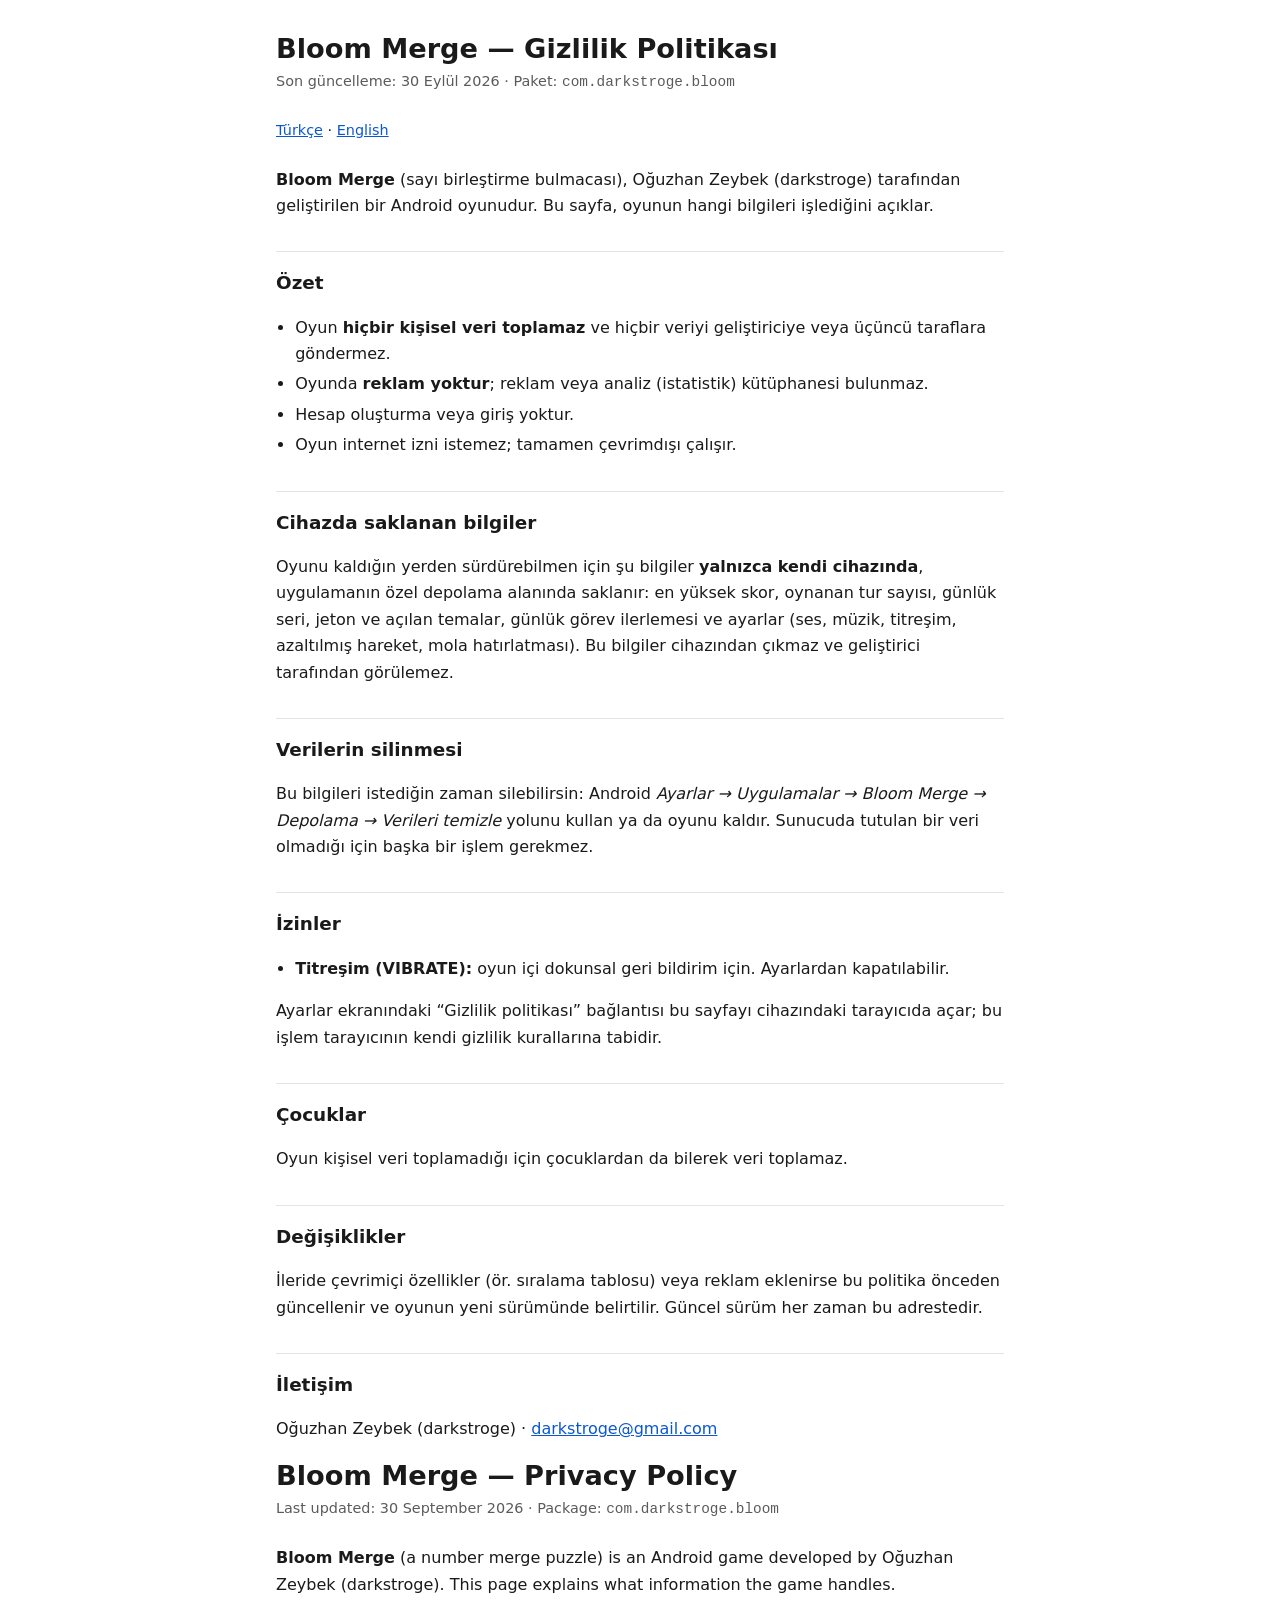
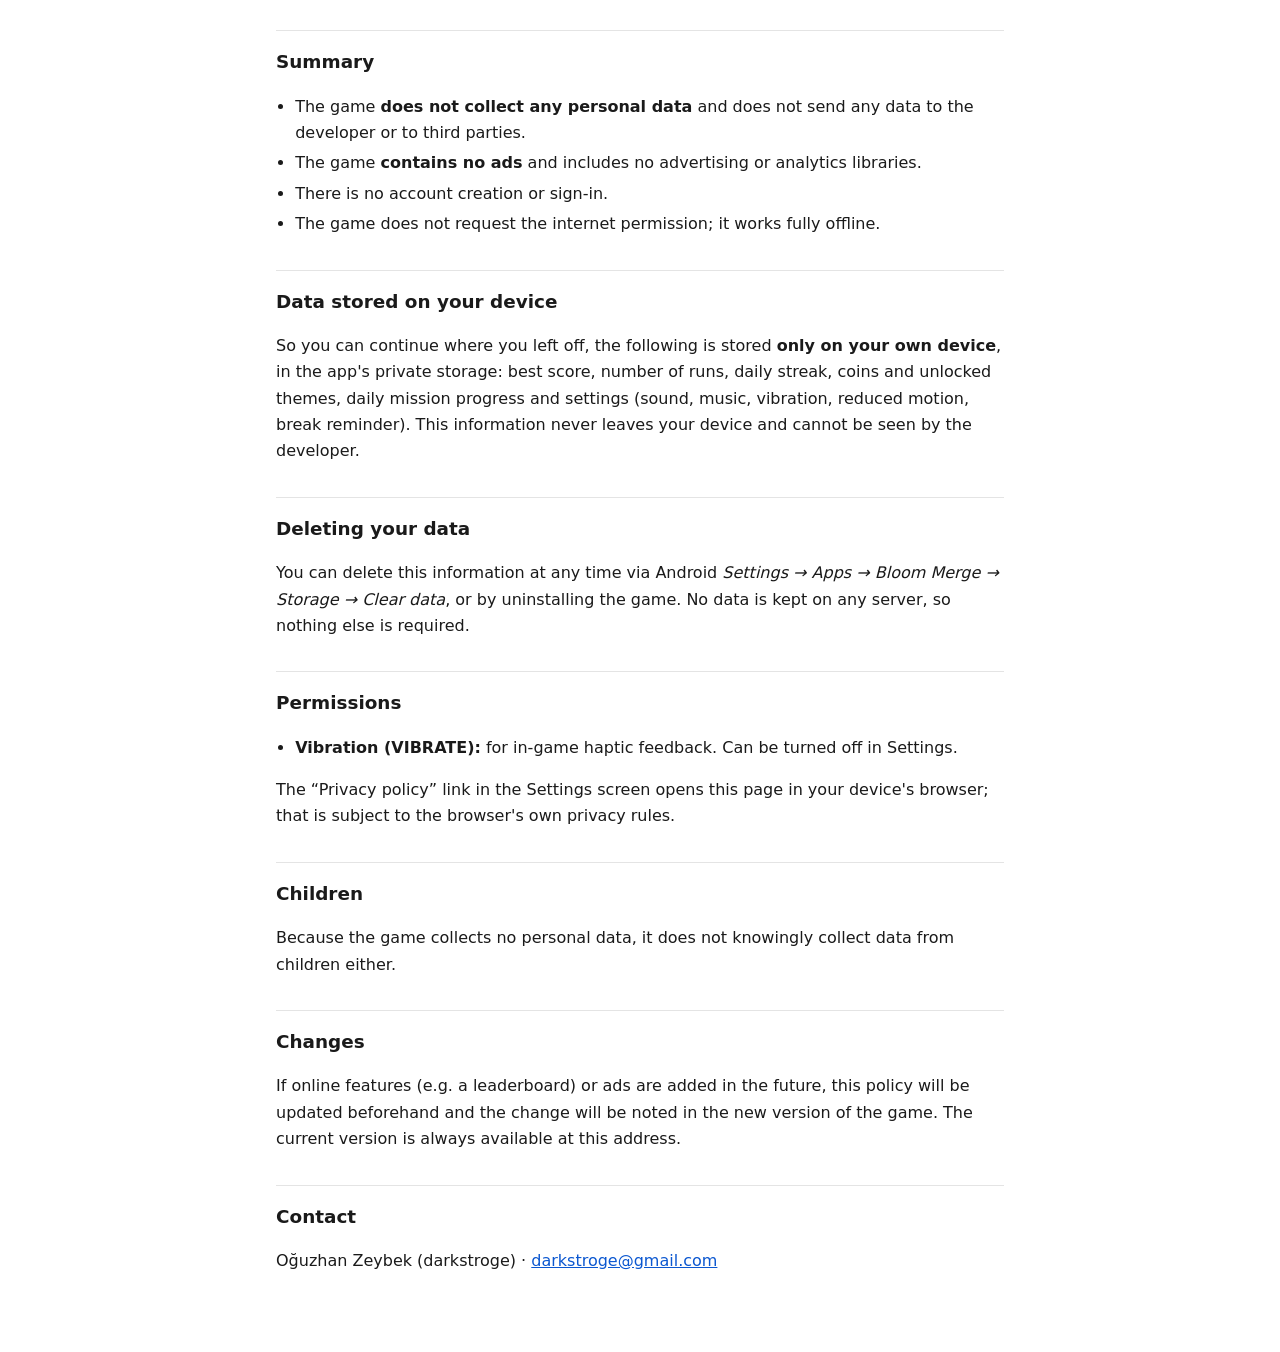
==== bloom/index.html @ 1e9bdff9 "chore: tasima oncesi yedek Proje klasoru C:\dev\Proje altina tasinmadan once alinan yedek.  Co-Autho" ====
<!doctype html>
<html lang="tr">
<head>
<meta charset="utf-8">
<meta name="viewport" content="width=device-width,initial-scale=1">
<title>Bloom Merge — Gizlilik Politikası / Privacy Policy</title>
<link rel="stylesheet" href="../style.css">
</head>
<body><main>
<h1>Bloom Merge — Gizlilik Politikası</h1>
<p class="meta">Son güncelleme: 30 Eylül 2026 · Paket: <code>com.darkstroge.bloom</code></p>
<nav class="lang"><a href="#tr">Türkçe</a> · <a href="#en">English</a></nav>

<section id="tr" lang="tr">
<p><strong>Bloom Merge</strong> (sayı birleştirme bulmacası), Oğuzhan Zeybek (darkstroge) tarafından geliştirilen bir Android oyunudur. Bu sayfa, oyunun hangi bilgileri işlediğini açıklar.</p>

<h2>Özet</h2>
<ul>
<li>Oyun <strong>hiçbir kişisel veri toplamaz</strong> ve hiçbir veriyi geliştiriciye veya üçüncü taraflara göndermez.</li>
<li>Oyunda <strong>reklam yoktur</strong>; reklam veya analiz (istatistik) kütüphanesi bulunmaz.</li>
<li>Hesap oluşturma veya giriş yoktur.</li>
<li>Oyun internet izni istemez; tamamen çevrimdışı çalışır.</li>
</ul>

<h2>Cihazda saklanan bilgiler</h2>
<p>Oyunu kaldığın yerden sürdürebilmen için şu bilgiler <strong>yalnızca kendi cihazında</strong>, uygulamanın özel depolama alanında saklanır: en yüksek skor, oynanan tur sayısı, günlük seri, jeton ve açılan temalar, günlük görev ilerlemesi ve ayarlar (ses, müzik, titreşim, azaltılmış hareket, mola hatırlatması). Bu bilgiler cihazından çıkmaz ve geliştirici tarafından görülemez.</p>

<h2>Verilerin silinmesi</h2>
<p>Bu bilgileri istediğin zaman silebilirsin: Android <em>Ayarlar → Uygulamalar → Bloom Merge → Depolama → Verileri temizle</em> yolunu kullan ya da oyunu kaldır. Sunucuda tutulan bir veri olmadığı için başka bir işlem gerekmez.</p>

<h2>İzinler</h2>
<ul>
<li><strong>Titreşim (VIBRATE):</strong> oyun içi dokunsal geri bildirim için. Ayarlardan kapatılabilir.</li>
</ul>
<p>Ayarlar ekranındaki “Gizlilik politikası” bağlantısı bu sayfayı cihazındaki tarayıcıda açar; bu işlem tarayıcının kendi gizlilik kurallarına tabidir.</p>

<h2>Çocuklar</h2>
<p>Oyun kişisel veri toplamadığı için çocuklardan da bilerek veri toplamaz.</p>

<h2>Değişiklikler</h2>
<p>İleride çevrimiçi özellikler (ör. sıralama tablosu) veya reklam eklenirse bu politika önceden güncellenir ve oyunun yeni sürümünde belirtilir. Güncel sürüm her zaman bu adrestedir.</p>

<h2>İletişim</h2>
<p>Oğuzhan Zeybek (darkstroge) · <a href="mailto:darkstroge@gmail.com">darkstroge@gmail.com</a></p>
</section>

<section id="en" lang="en">
<h1>Bloom Merge — Privacy Policy</h1>
<p class="meta">Last updated: 30 September 2026 · Package: <code>com.darkstroge.bloom</code></p>
<p><strong>Bloom Merge</strong> (a number merge puzzle) is an Android game developed by Oğuzhan Zeybek (darkstroge). This page explains what information the game handles.</p>

<h2>Summary</h2>
<ul>
<li>The game <strong>does not collect any personal data</strong> and does not send any data to the developer or to third parties.</li>
<li>The game <strong>contains no ads</strong> and includes no advertising or analytics libraries.</li>
<li>There is no account creation or sign-in.</li>
<li>The game does not request the internet permission; it works fully offline.</li>
</ul>

<h2>Data stored on your device</h2>
<p>So you can continue where you left off, the following is stored <strong>only on your own device</strong>, in the app's private storage: best score, number of runs, daily streak, coins and unlocked themes, daily mission progress and settings (sound, music, vibration, reduced motion, break reminder). This information never leaves your device and cannot be seen by the developer.</p>

<h2>Deleting your data</h2>
<p>You can delete this information at any time via Android <em>Settings → Apps → Bloom Merge → Storage → Clear data</em>, or by uninstalling the game. No data is kept on any server, so nothing else is required.</p>

<h2>Permissions</h2>
<ul>
<li><strong>Vibration (VIBRATE):</strong> for in-game haptic feedback. Can be turned off in Settings.</li>
</ul>
<p>The “Privacy policy” link in the Settings screen opens this page in your device's browser; that is subject to the browser's own privacy rules.</p>

<h2>Children</h2>
<p>Because the game collects no personal data, it does not knowingly collect data from children either.</p>

<h2>Changes</h2>
<p>If online features (e.g. a leaderboard) or ads are added in the future, this policy will be updated beforehand and the change will be noted in the new version of the game. The current version is always available at this address.</p>

<h2>Contact</h2>
<p>Oğuzhan Zeybek (darkstroge) · <a href="mailto:darkstroge@gmail.com">darkstroge@gmail.com</a></p>
</section>
</main></body>
</html>
---- style.css ----
:root{--bg:#fff;--fg:#1a1a1a;--muted:#5b5b5b;--line:#e4e4e4;--link:#0b57d0}
@media (prefers-color-scheme:dark){:root{--bg:#121212;--fg:#ececec;--muted:#a8a8a8;--line:#2c2c2c;--link:#8ab4f8}}
*{box-sizing:border-box}body{margin:0;background:var(--bg);color:var(--fg);font:16px/1.65 system-ui,-apple-system,"Segoe UI",Roboto,sans-serif}
main{max-width:760px;margin:0 auto;padding:32px 16px 64px}h1{font-size:1.7rem;line-height:1.25;margin:0 0 4px}
h2{font-size:1.15rem;margin:32px 0 8px;padding-top:16px;border-top:1px solid var(--line)}
.meta{color:var(--muted);font-size:.9rem;margin:0 0 24px}a{color:var(--link)}
nav.lang{font-size:.9rem;margin-bottom:24px}ul{padding-left:1.2rem}li{margin:4px 0}
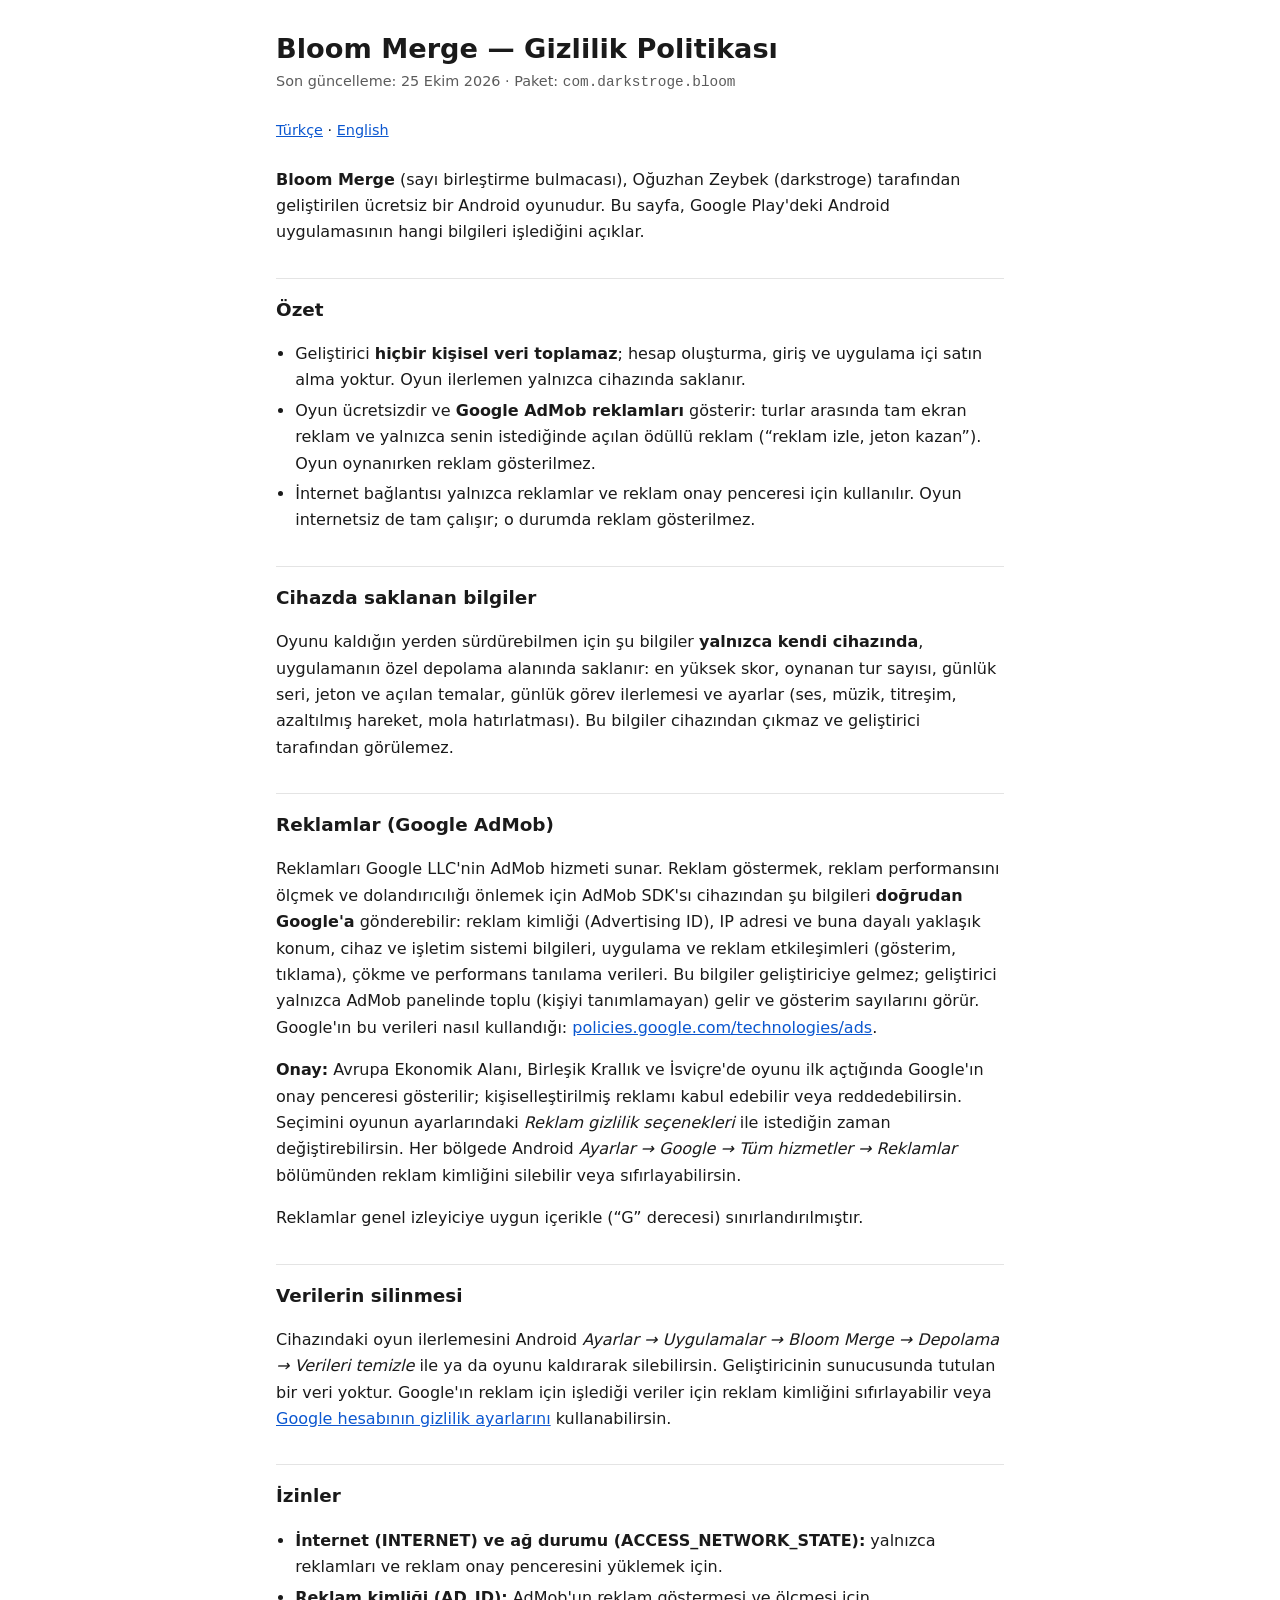
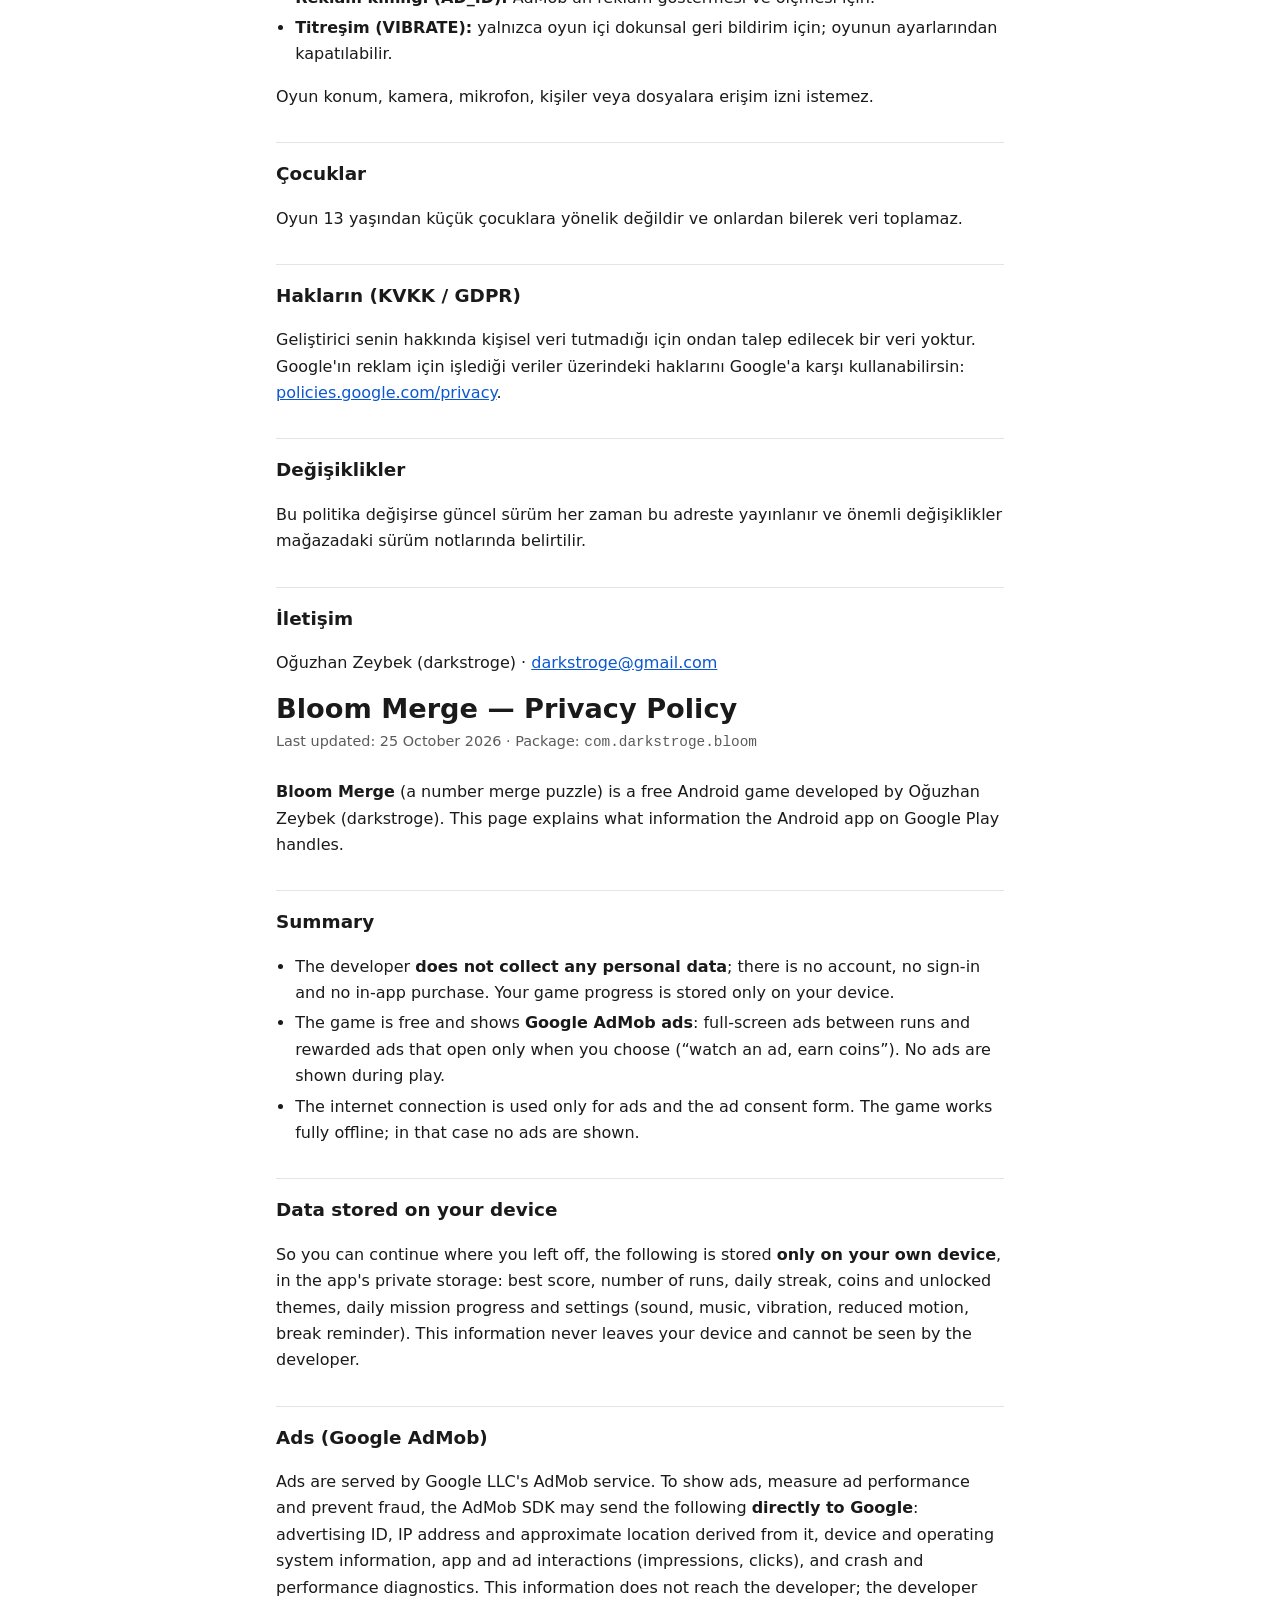
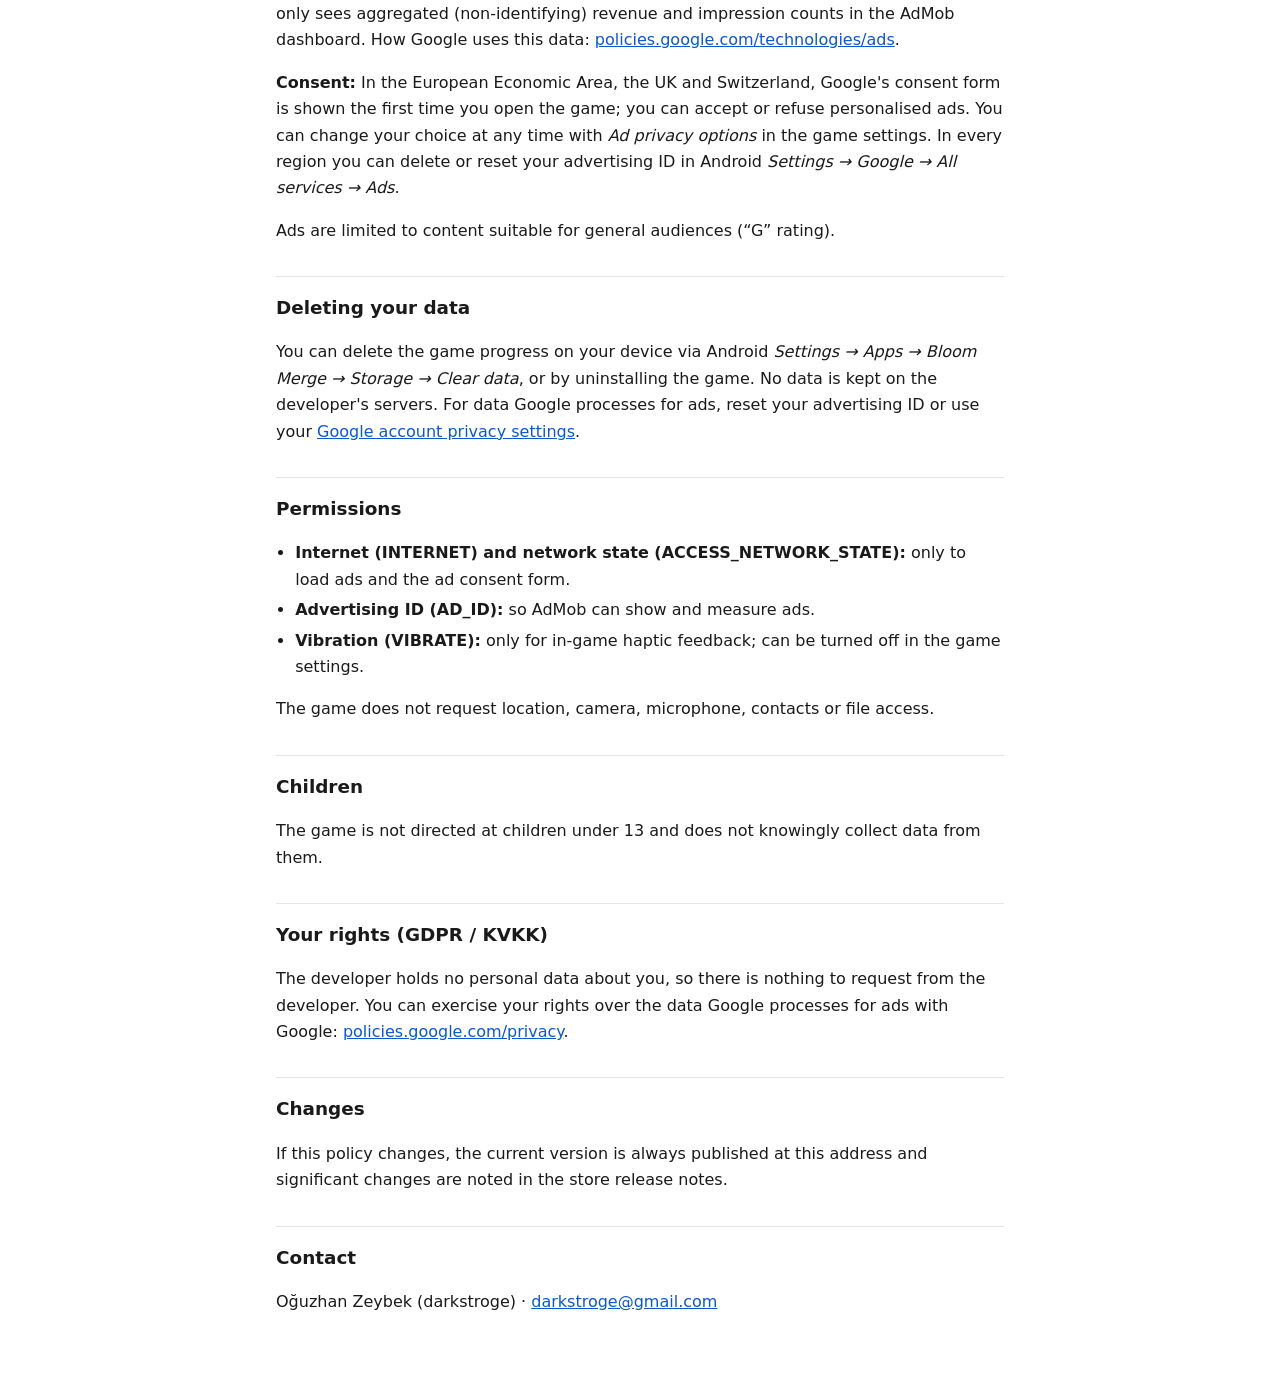
==== commit 499bda20: "feat(gizlilik): bloom, kuyu ve neonreaper sayfalarina AdMob bolumu Uc oyun artik AdMob reklami goste" ====
--- a/bloom/index.html
+++ b/bloom/index.html
@@ -8,37 +8,46 @@
 </head>
 <body><main>
 <h1>Bloom Merge — Gizlilik Politikası</h1>
-<p class="meta">Son güncelleme: 30 Eylül 2026 · Paket: <code>com.darkstroge.bloom</code></p>
+<p class="meta">Son güncelleme: 25 Ekim 2026 · Paket: <code>com.darkstroge.bloom</code></p>
 <nav class="lang"><a href="#tr">Türkçe</a> · <a href="#en">English</a></nav>
 
 <section id="tr" lang="tr">
-<p><strong>Bloom Merge</strong> (sayı birleştirme bulmacası), Oğuzhan Zeybek (darkstroge) tarafından geliştirilen bir Android oyunudur. Bu sayfa, oyunun hangi bilgileri işlediğini açıklar.</p>
+<p><strong>Bloom Merge</strong> (sayı birleştirme bulmacası), Oğuzhan Zeybek (darkstroge) tarafından geliştirilen ücretsiz bir Android oyunudur. Bu sayfa, Google Play'deki Android uygulamasının hangi bilgileri işlediğini açıklar.</p>
 
 <h2>Özet</h2>
 <ul>
-<li>Oyun <strong>hiçbir kişisel veri toplamaz</strong> ve hiçbir veriyi geliştiriciye veya üçüncü taraflara göndermez.</li>
-<li>Oyunda <strong>reklam yoktur</strong>; reklam veya analiz (istatistik) kütüphanesi bulunmaz.</li>
-<li>Hesap oluşturma veya giriş yoktur.</li>
-<li>Oyun internet izni istemez; tamamen çevrimdışı çalışır.</li>
+<li>Geliştirici <strong>hiçbir kişisel veri toplamaz</strong>; hesap oluşturma, giriş ve uygulama içi satın alma yoktur. Oyun ilerlemen yalnızca cihazında saklanır.</li>
+<li>Oyun ücretsizdir ve <strong>Google AdMob reklamları</strong> gösterir: turlar arasında tam ekran reklam ve yalnızca senin istediğinde açılan ödüllü reklam (“reklam izle, jeton kazan”). Oyun oynanırken reklam gösterilmez.</li>
+<li>İnternet bağlantısı yalnızca reklamlar ve reklam onay penceresi için kullanılır. Oyun internetsiz de tam çalışır; o durumda reklam gösterilmez.</li>
 </ul>
 
 <h2>Cihazda saklanan bilgiler</h2>
 <p>Oyunu kaldığın yerden sürdürebilmen için şu bilgiler <strong>yalnızca kendi cihazında</strong>, uygulamanın özel depolama alanında saklanır: en yüksek skor, oynanan tur sayısı, günlük seri, jeton ve açılan temalar, günlük görev ilerlemesi ve ayarlar (ses, müzik, titreşim, azaltılmış hareket, mola hatırlatması). Bu bilgiler cihazından çıkmaz ve geliştirici tarafından görülemez.</p>
 
+<h2>Reklamlar (Google AdMob)</h2>
+<p>Reklamları Google LLC'nin AdMob hizmeti sunar. Reklam göstermek, reklam performansını ölçmek ve dolandırıcılığı önlemek için AdMob SDK'sı cihazından şu bilgileri <strong>doğrudan Google'a</strong> gönderebilir: reklam kimliği (Advertising ID), IP adresi ve buna dayalı yaklaşık konum, cihaz ve işletim sistemi bilgileri, uygulama ve reklam etkileşimleri (gösterim, tıklama), çökme ve performans tanılama verileri. Bu bilgiler geliştiriciye gelmez; geliştirici yalnızca AdMob panelinde toplu (kişiyi tanımlamayan) gelir ve gösterim sayılarını görür. Google'ın bu verileri nasıl kullandığı: <a href="https://policies.google.com/technologies/ads">policies.google.com/technologies/ads</a>.</p>
+<p><strong>Onay:</strong> Avrupa Ekonomik Alanı, Birleşik Krallık ve İsviçre'de oyunu ilk açtığında Google'ın onay penceresi gösterilir; kişiselleştirilmiş reklamı kabul edebilir veya reddedebilirsin. Seçimini oyunun ayarlarındaki <em>Reklam gizlilik seçenekleri</em> ile istediğin zaman değiştirebilirsin. Her bölgede Android <em>Ayarlar → Google → Tüm hizmetler → Reklamlar</em> bölümünden reklam kimliğini silebilir veya sıfırlayabilirsin.</p>
+<p>Reklamlar genel izleyiciye uygun içerikle (“G” derecesi) sınırlandırılmıştır.</p>
+
 <h2>Verilerin silinmesi</h2>
-<p>Bu bilgileri istediğin zaman silebilirsin: Android <em>Ayarlar → Uygulamalar → Bloom Merge → Depolama → Verileri temizle</em> yolunu kullan ya da oyunu kaldır. Sunucuda tutulan bir veri olmadığı için başka bir işlem gerekmez.</p>
+<p>Cihazındaki oyun ilerlemesini Android <em>Ayarlar → Uygulamalar → Bloom Merge → Depolama → Verileri temizle</em> ile ya da oyunu kaldırarak silebilirsin. Geliştiricinin sunucusunda tutulan bir veri yoktur. Google'ın reklam için işlediği veriler için reklam kimliğini sıfırlayabilir veya <a href="https://myaccount.google.com/data-and-privacy">Google hesabının gizlilik ayarlarını</a> kullanabilirsin.</p>
 
 <h2>İzinler</h2>
 <ul>
-<li><strong>Titreşim (VIBRATE):</strong> oyun içi dokunsal geri bildirim için. Ayarlardan kapatılabilir.</li>
+<li><strong>İnternet (INTERNET) ve ağ durumu (ACCESS_NETWORK_STATE):</strong> yalnızca reklamları ve reklam onay penceresini yüklemek için.</li>
+<li><strong>Reklam kimliği (AD_ID):</strong> AdMob'un reklam göstermesi ve ölçmesi için.</li>
+<li><strong>Titreşim (VIBRATE):</strong> yalnızca oyun içi dokunsal geri bildirim için; oyunun ayarlarından kapatılabilir.</li>
 </ul>
-<p>Ayarlar ekranındaki “Gizlilik politikası” bağlantısı bu sayfayı cihazındaki tarayıcıda açar; bu işlem tarayıcının kendi gizlilik kurallarına tabidir.</p>
+<p>Oyun konum, kamera, mikrofon, kişiler veya dosyalara erişim izni istemez.</p>
 
 <h2>Çocuklar</h2>
-<p>Oyun kişisel veri toplamadığı için çocuklardan da bilerek veri toplamaz.</p>
+<p>Oyun 13 yaşından küçük çocuklara yönelik değildir ve onlardan bilerek veri toplamaz.</p>
+
+<h2>Hakların (KVKK / GDPR)</h2>
+<p>Geliştirici senin hakkında kişisel veri tutmadığı için ondan talep edilecek bir veri yoktur. Google'ın reklam için işlediği veriler üzerindeki haklarını Google'a karşı kullanabilirsin: <a href="https://policies.google.com/privacy">policies.google.com/privacy</a>.</p>
 
 <h2>Değişiklikler</h2>
-<p>İleride çevrimiçi özellikler (ör. sıralama tablosu) veya reklam eklenirse bu politika önceden güncellenir ve oyunun yeni sürümünde belirtilir. Güncel sürüm her zaman bu adrestedir.</p>
+<p>Bu politika değişirse güncel sürüm her zaman bu adreste yayınlanır ve önemli değişiklikler mağazadaki sürüm notlarında belirtilir.</p>
 
 <h2>İletişim</h2>
 <p>Oğuzhan Zeybek (darkstroge) · <a href="mailto:darkstroge@gmail.com">darkstroge@gmail.com</a></p>
@@ -46,34 +55,43 @@
 
 <section id="en" lang="en">
 <h1>Bloom Merge — Privacy Policy</h1>
-<p class="meta">Last updated: 30 September 2026 · Package: <code>com.darkstroge.bloom</code></p>
-<p><strong>Bloom Merge</strong> (a number merge puzzle) is an Android game developed by Oğuzhan Zeybek (darkstroge). This page explains what information the game handles.</p>
+<p class="meta">Last updated: 25 October 2026 · Package: <code>com.darkstroge.bloom</code></p>
+<p><strong>Bloom Merge</strong> (a number merge puzzle) is a free Android game developed by Oğuzhan Zeybek (darkstroge). This page explains what information the Android app on Google Play handles.</p>
 
 <h2>Summary</h2>
 <ul>
-<li>The game <strong>does not collect any personal data</strong> and does not send any data to the developer or to third parties.</li>
-<li>The game <strong>contains no ads</strong> and includes no advertising or analytics libraries.</li>
-<li>There is no account creation or sign-in.</li>
-<li>The game does not request the internet permission; it works fully offline.</li>
+<li>The developer <strong>does not collect any personal data</strong>; there is no account, no sign-in and no in-app purchase. Your game progress is stored only on your device.</li>
+<li>The game is free and shows <strong>Google AdMob ads</strong>: full-screen ads between runs and rewarded ads that open only when you choose (“watch an ad, earn coins”). No ads are shown during play.</li>
+<li>The internet connection is used only for ads and the ad consent form. The game works fully offline; in that case no ads are shown.</li>
 </ul>
 
 <h2>Data stored on your device</h2>
 <p>So you can continue where you left off, the following is stored <strong>only on your own device</strong>, in the app's private storage: best score, number of runs, daily streak, coins and unlocked themes, daily mission progress and settings (sound, music, vibration, reduced motion, break reminder). This information never leaves your device and cannot be seen by the developer.</p>
 
+<h2>Ads (Google AdMob)</h2>
+<p>Ads are served by Google LLC's AdMob service. To show ads, measure ad performance and prevent fraud, the AdMob SDK may send the following <strong>directly to Google</strong>: advertising ID, IP address and approximate location derived from it, device and operating system information, app and ad interactions (impressions, clicks), and crash and performance diagnostics. This information does not reach the developer; the developer only sees aggregated (non-identifying) revenue and impression counts in the AdMob dashboard. How Google uses this data: <a href="https://policies.google.com/technologies/ads">policies.google.com/technologies/ads</a>.</p>
+<p><strong>Consent:</strong> In the European Economic Area, the UK and Switzerland, Google's consent form is shown the first time you open the game; you can accept or refuse personalised ads. You can change your choice at any time with <em>Ad privacy options</em> in the game settings. In every region you can delete or reset your advertising ID in Android <em>Settings → Google → All services → Ads</em>.</p>
+<p>Ads are limited to content suitable for general audiences (“G” rating).</p>
+
 <h2>Deleting your data</h2>
-<p>You can delete this information at any time via Android <em>Settings → Apps → Bloom Merge → Storage → Clear data</em>, or by uninstalling the game. No data is kept on any server, so nothing else is required.</p>
+<p>You can delete the game progress on your device via Android <em>Settings → Apps → Bloom Merge → Storage → Clear data</em>, or by uninstalling the game. No data is kept on the developer's servers. For data Google processes for ads, reset your advertising ID or use your <a href="https://myaccount.google.com/data-and-privacy">Google account privacy settings</a>.</p>
 
 <h2>Permissions</h2>
 <ul>
-<li><strong>Vibration (VIBRATE):</strong> for in-game haptic feedback. Can be turned off in Settings.</li>
+<li><strong>Internet (INTERNET) and network state (ACCESS_NETWORK_STATE):</strong> only to load ads and the ad consent form.</li>
+<li><strong>Advertising ID (AD_ID):</strong> so AdMob can show and measure ads.</li>
+<li><strong>Vibration (VIBRATE):</strong> only for in-game haptic feedback; can be turned off in the game settings.</li>
 </ul>
-<p>The “Privacy policy” link in the Settings screen opens this page in your device's browser; that is subject to the browser's own privacy rules.</p>
+<p>The game does not request location, camera, microphone, contacts or file access.</p>
 
 <h2>Children</h2>
-<p>Because the game collects no personal data, it does not knowingly collect data from children either.</p>
+<p>The game is not directed at children under 13 and does not knowingly collect data from them.</p>
+
+<h2>Your rights (GDPR / KVKK)</h2>
+<p>The developer holds no personal data about you, so there is nothing to request from the developer. You can exercise your rights over the data Google processes for ads with Google: <a href="https://policies.google.com/privacy">policies.google.com/privacy</a>.</p>
 
 <h2>Changes</h2>
-<p>If online features (e.g. a leaderboard) or ads are added in the future, this policy will be updated beforehand and the change will be noted in the new version of the game. The current version is always available at this address.</p>
+<p>If this policy changes, the current version is always published at this address and significant changes are noted in the store release notes.</p>
 
 <h2>Contact</h2>
 <p>Oğuzhan Zeybek (darkstroge) · <a href="mailto:darkstroge@gmail.com">darkstroge@gmail.com</a></p>
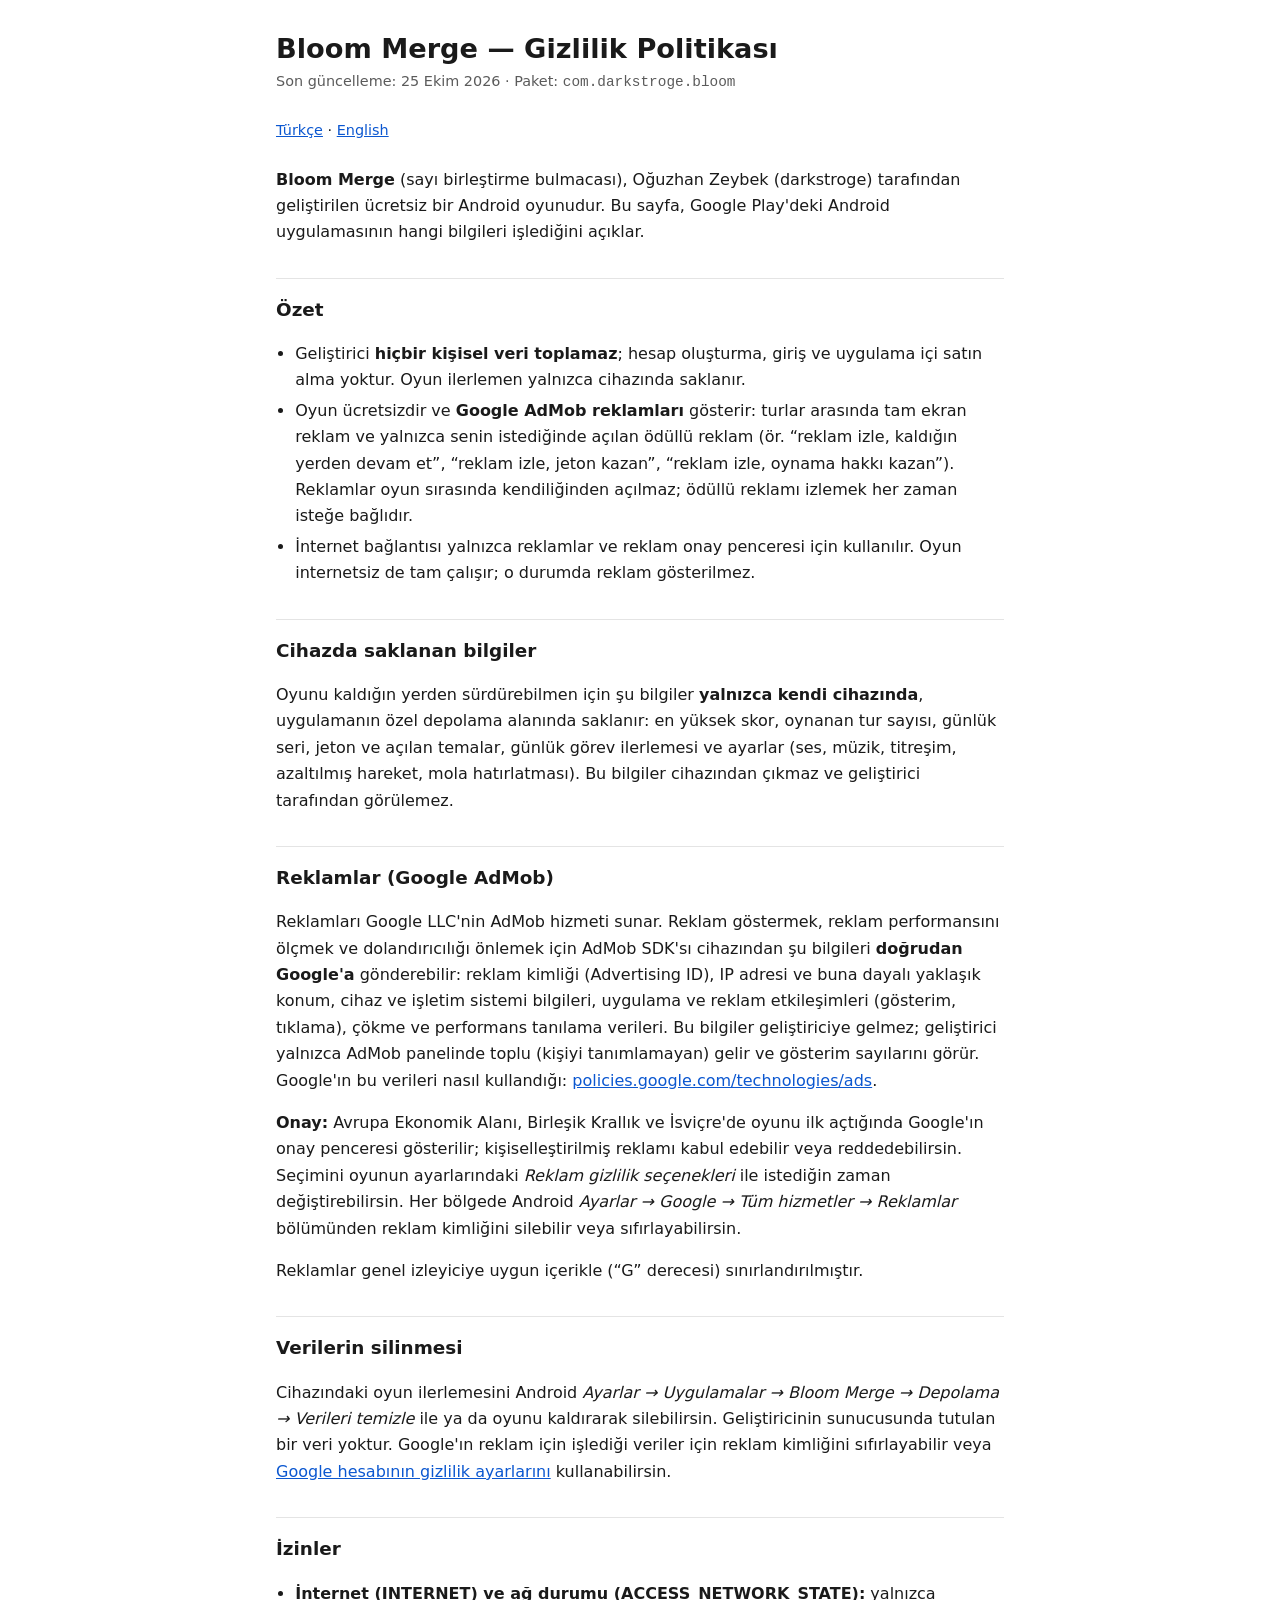
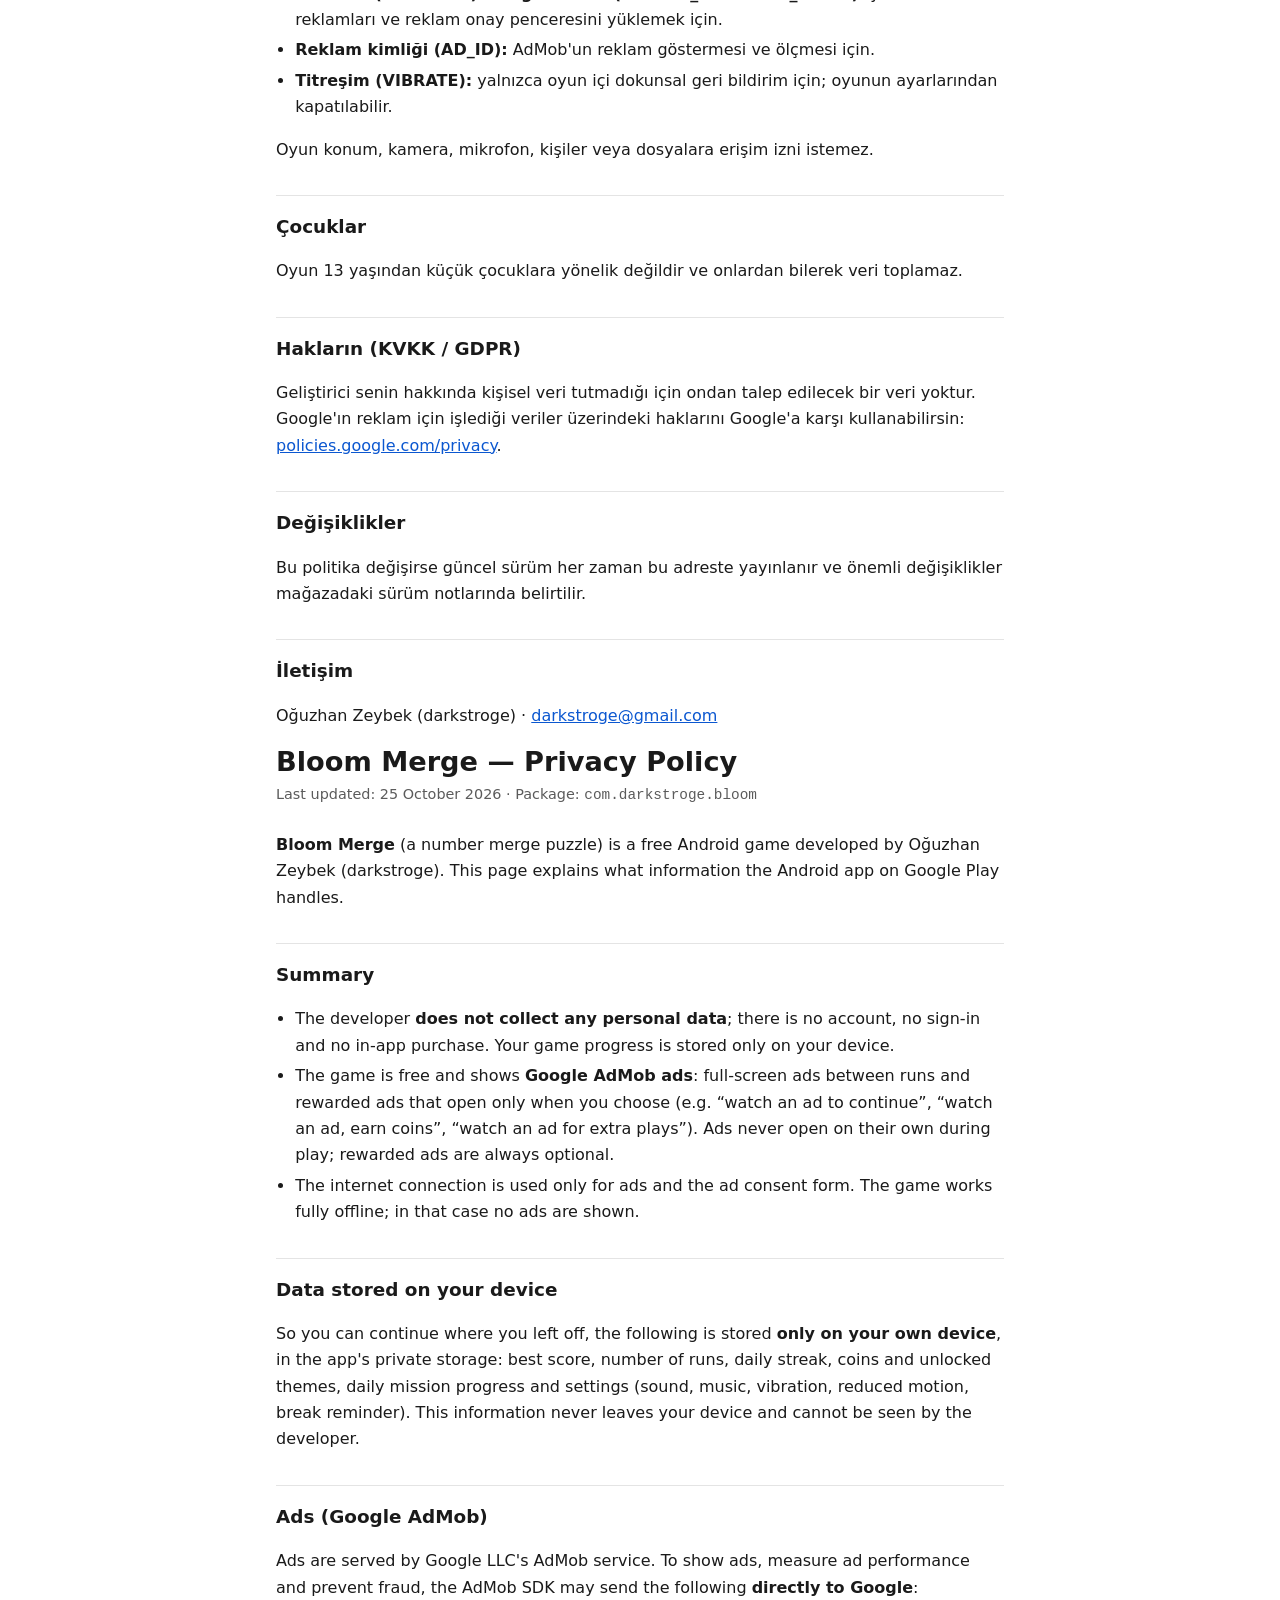
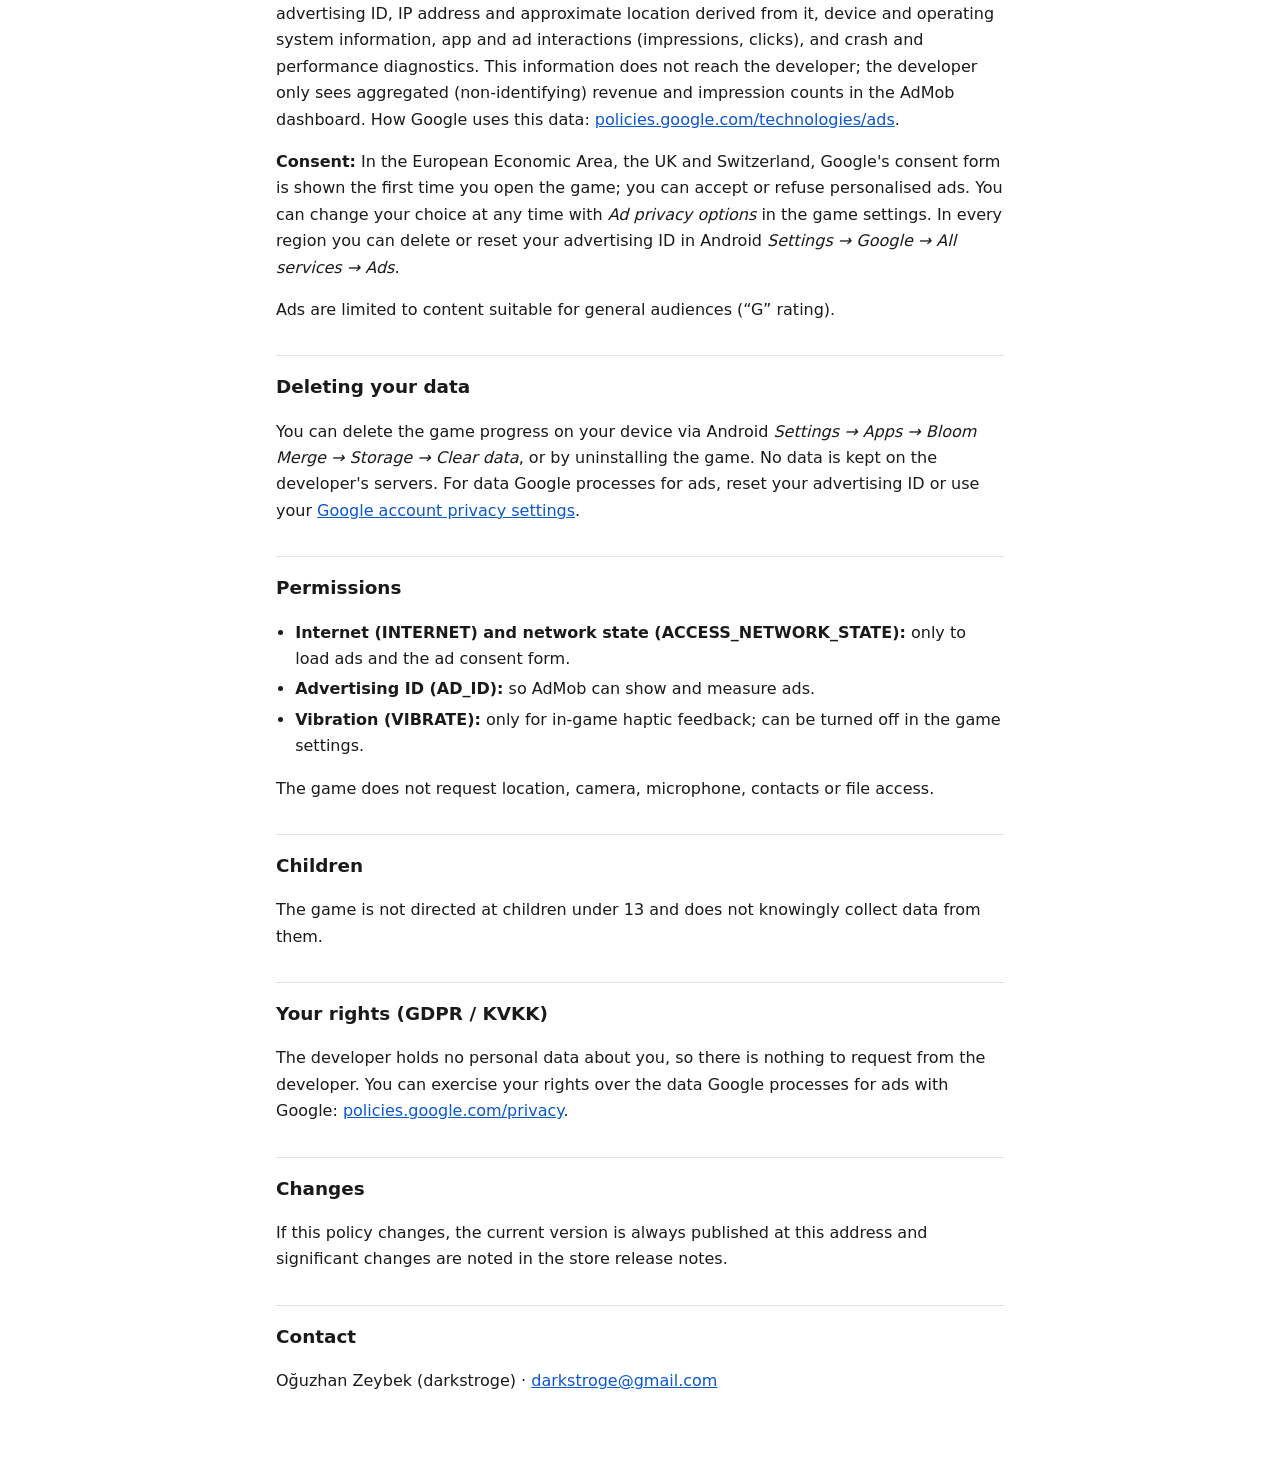
==== commit cd4d23dc: "docs(gizlilik): odullu reklam kullanimlari guncel Oyunlara olunce reklamla devam ve oynama hakki ekl" ====
--- a/bloom/index.html
+++ b/bloom/index.html
@@ -17,7 +17,7 @@
 <h2>Özet</h2>
 <ul>
 <li>Geliştirici <strong>hiçbir kişisel veri toplamaz</strong>; hesap oluşturma, giriş ve uygulama içi satın alma yoktur. Oyun ilerlemen yalnızca cihazında saklanır.</li>
-<li>Oyun ücretsizdir ve <strong>Google AdMob reklamları</strong> gösterir: turlar arasında tam ekran reklam ve yalnızca senin istediğinde açılan ödüllü reklam (“reklam izle, jeton kazan”). Oyun oynanırken reklam gösterilmez.</li>
+<li>Oyun ücretsizdir ve <strong>Google AdMob reklamları</strong> gösterir: turlar arasında tam ekran reklam ve yalnızca senin istediğinde açılan ödüllü reklam (ör. “reklam izle, kaldığın yerden devam et”, “reklam izle, jeton kazan”, “reklam izle, oynama hakkı kazan”). Reklamlar oyun sırasında kendiliğinden açılmaz; ödüllü reklamı izlemek her zaman isteğe bağlıdır.</li>
 <li>İnternet bağlantısı yalnızca reklamlar ve reklam onay penceresi için kullanılır. Oyun internetsiz de tam çalışır; o durumda reklam gösterilmez.</li>
 </ul>
 
@@ -61,7 +61,7 @@
 <h2>Summary</h2>
 <ul>
 <li>The developer <strong>does not collect any personal data</strong>; there is no account, no sign-in and no in-app purchase. Your game progress is stored only on your device.</li>
-<li>The game is free and shows <strong>Google AdMob ads</strong>: full-screen ads between runs and rewarded ads that open only when you choose (“watch an ad, earn coins”). No ads are shown during play.</li>
+<li>The game is free and shows <strong>Google AdMob ads</strong>: full-screen ads between runs and rewarded ads that open only when you choose (e.g. “watch an ad to continue”, “watch an ad, earn coins”, “watch an ad for extra plays”). Ads never open on their own during play; rewarded ads are always optional.</li>
 <li>The internet connection is used only for ads and the ad consent form. The game works fully offline; in that case no ads are shown.</li>
 </ul>
 
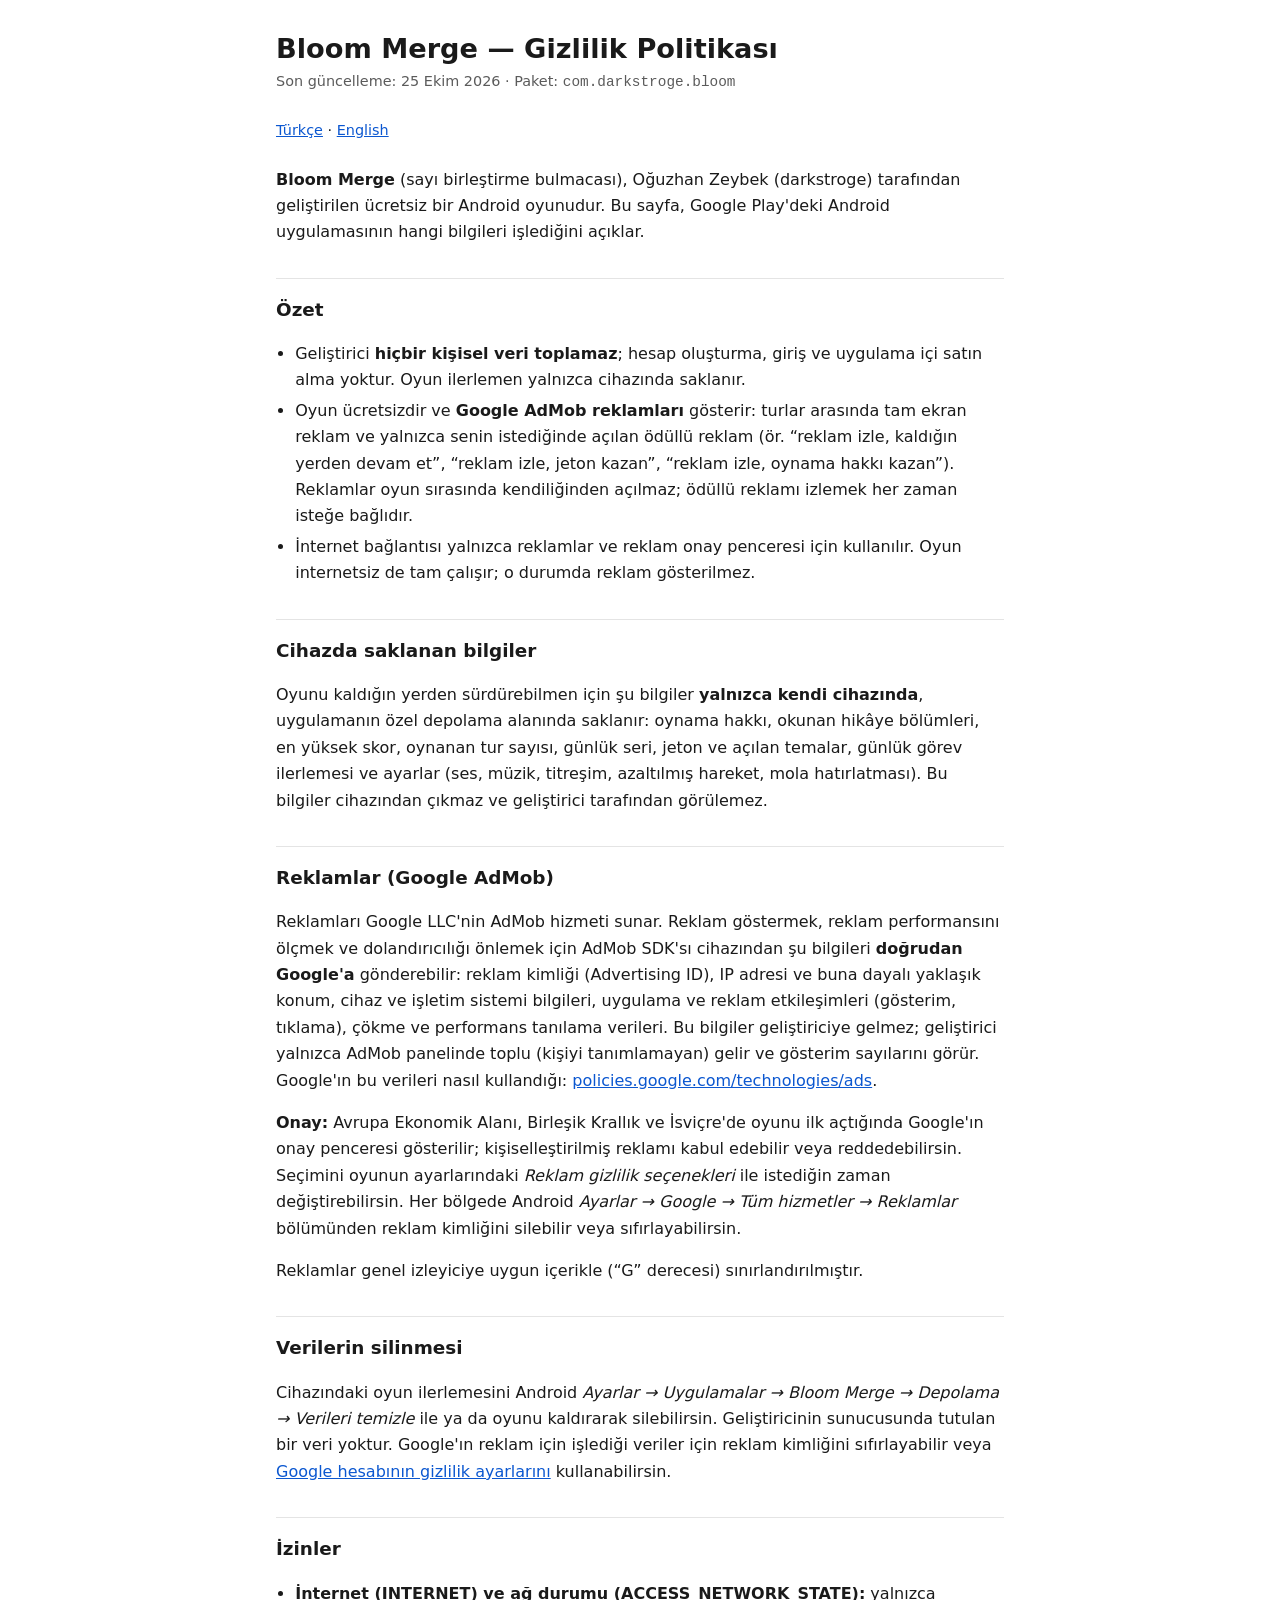
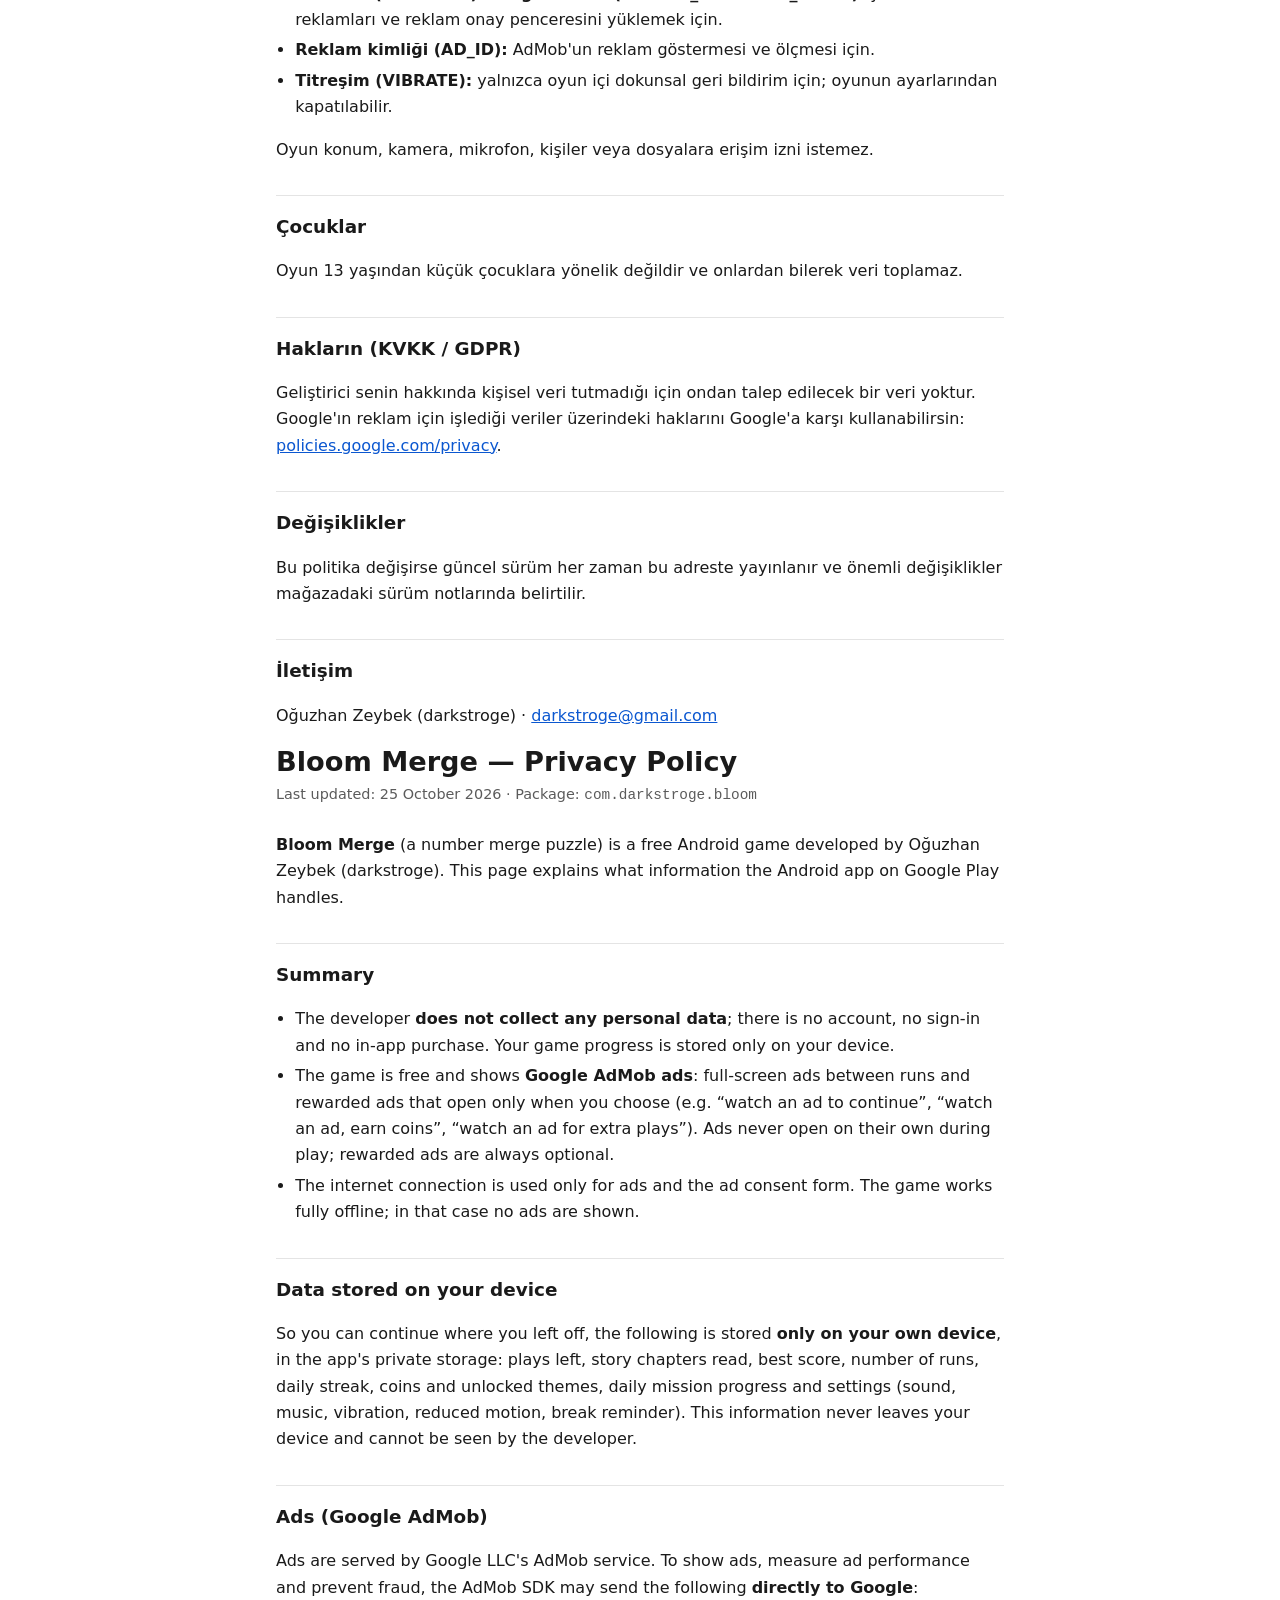
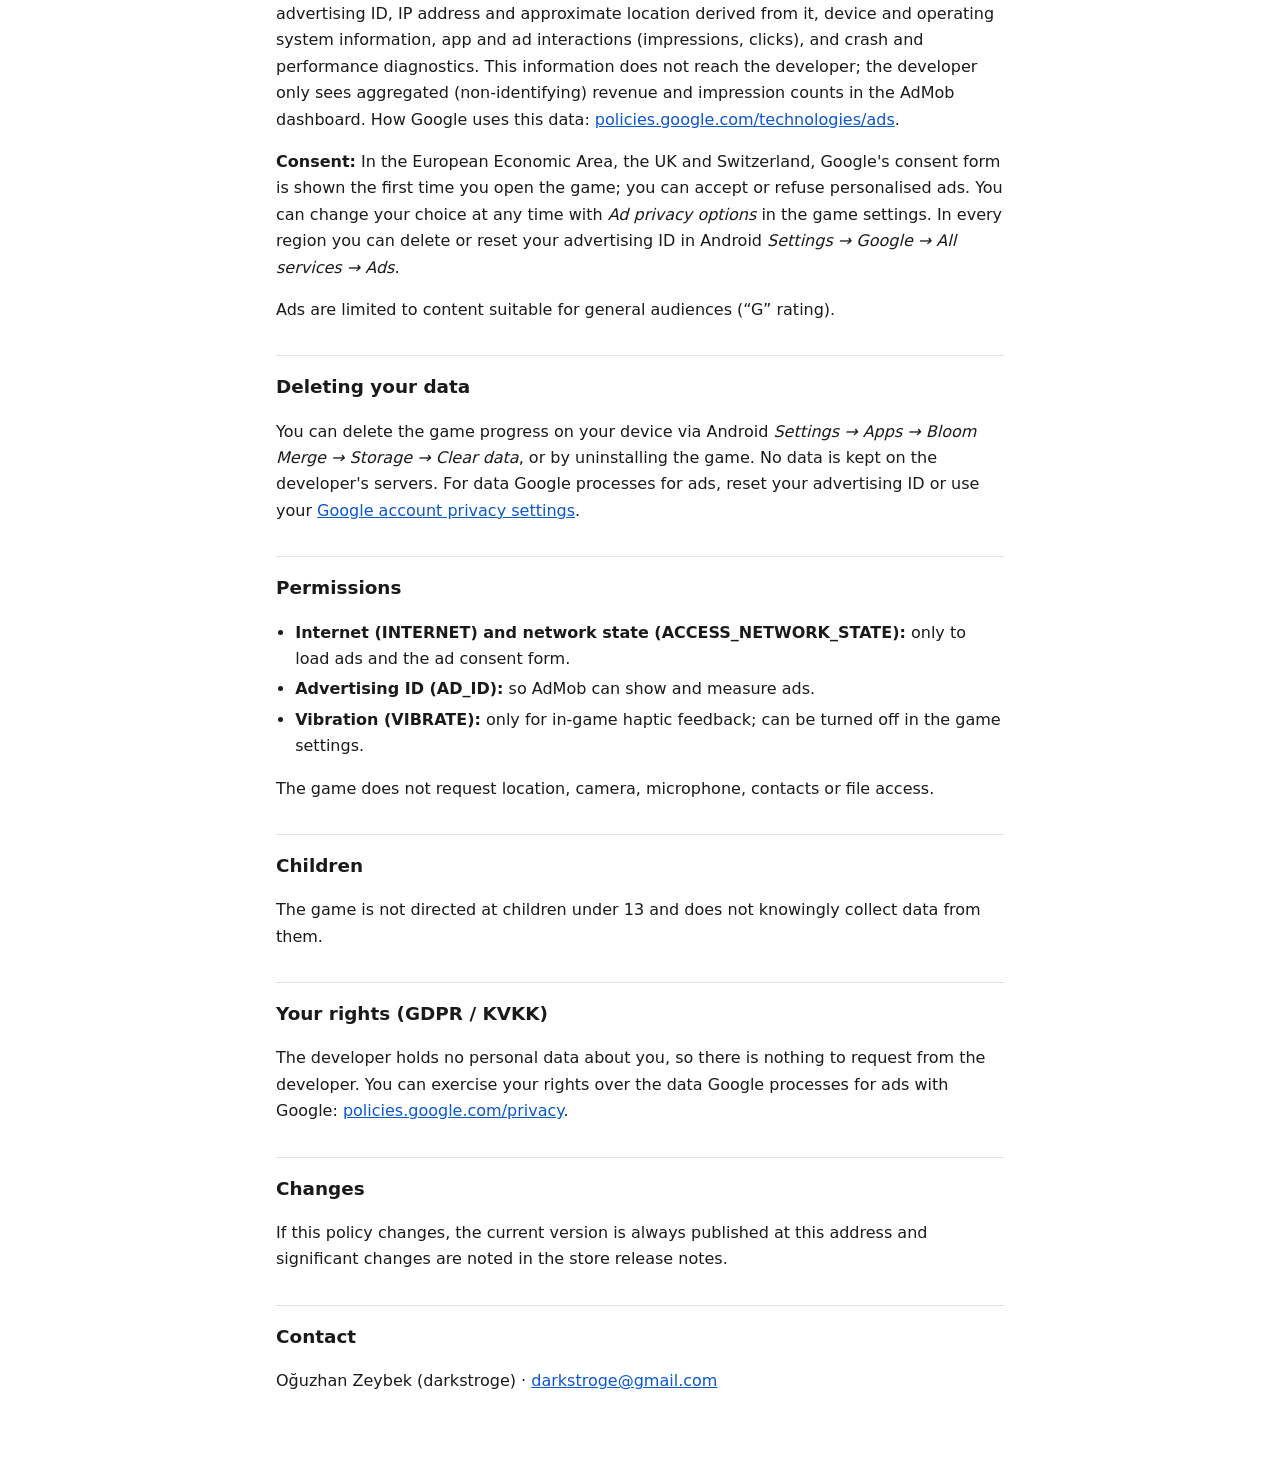
==== commit 06798a00: "docs(gizlilik): superpozisyon odullu reklam; cihazda saklananlar guncel SUPERPOZISYON'a odullu rekla" ====
--- a/bloom/index.html
+++ b/bloom/index.html
@@ -22,7 +22,7 @@
 </ul>
 
 <h2>Cihazda saklanan bilgiler</h2>
-<p>Oyunu kaldığın yerden sürdürebilmen için şu bilgiler <strong>yalnızca kendi cihazında</strong>, uygulamanın özel depolama alanında saklanır: en yüksek skor, oynanan tur sayısı, günlük seri, jeton ve açılan temalar, günlük görev ilerlemesi ve ayarlar (ses, müzik, titreşim, azaltılmış hareket, mola hatırlatması). Bu bilgiler cihazından çıkmaz ve geliştirici tarafından görülemez.</p>
+<p>Oyunu kaldığın yerden sürdürebilmen için şu bilgiler <strong>yalnızca kendi cihazında</strong>, uygulamanın özel depolama alanında saklanır: oynama hakkı, okunan hikâye bölümleri, en yüksek skor, oynanan tur sayısı, günlük seri, jeton ve açılan temalar, günlük görev ilerlemesi ve ayarlar (ses, müzik, titreşim, azaltılmış hareket, mola hatırlatması). Bu bilgiler cihazından çıkmaz ve geliştirici tarafından görülemez.</p>
 
 <h2>Reklamlar (Google AdMob)</h2>
 <p>Reklamları Google LLC'nin AdMob hizmeti sunar. Reklam göstermek, reklam performansını ölçmek ve dolandırıcılığı önlemek için AdMob SDK'sı cihazından şu bilgileri <strong>doğrudan Google'a</strong> gönderebilir: reklam kimliği (Advertising ID), IP adresi ve buna dayalı yaklaşık konum, cihaz ve işletim sistemi bilgileri, uygulama ve reklam etkileşimleri (gösterim, tıklama), çökme ve performans tanılama verileri. Bu bilgiler geliştiriciye gelmez; geliştirici yalnızca AdMob panelinde toplu (kişiyi tanımlamayan) gelir ve gösterim sayılarını görür. Google'ın bu verileri nasıl kullandığı: <a href="https://policies.google.com/technologies/ads">policies.google.com/technologies/ads</a>.</p>
@@ -66,7 +66,7 @@
 </ul>
 
 <h2>Data stored on your device</h2>
-<p>So you can continue where you left off, the following is stored <strong>only on your own device</strong>, in the app's private storage: best score, number of runs, daily streak, coins and unlocked themes, daily mission progress and settings (sound, music, vibration, reduced motion, break reminder). This information never leaves your device and cannot be seen by the developer.</p>
+<p>So you can continue where you left off, the following is stored <strong>only on your own device</strong>, in the app's private storage: plays left, story chapters read, best score, number of runs, daily streak, coins and unlocked themes, daily mission progress and settings (sound, music, vibration, reduced motion, break reminder). This information never leaves your device and cannot be seen by the developer.</p>
 
 <h2>Ads (Google AdMob)</h2>
 <p>Ads are served by Google LLC's AdMob service. To show ads, measure ad performance and prevent fraud, the AdMob SDK may send the following <strong>directly to Google</strong>: advertising ID, IP address and approximate location derived from it, device and operating system information, app and ad interactions (impressions, clicks), and crash and performance diagnostics. This information does not reach the developer; the developer only sees aggregated (non-identifying) revenue and impression counts in the AdMob dashboard. How Google uses this data: <a href="https://policies.google.com/technologies/ads">policies.google.com/technologies/ads</a>.</p>
